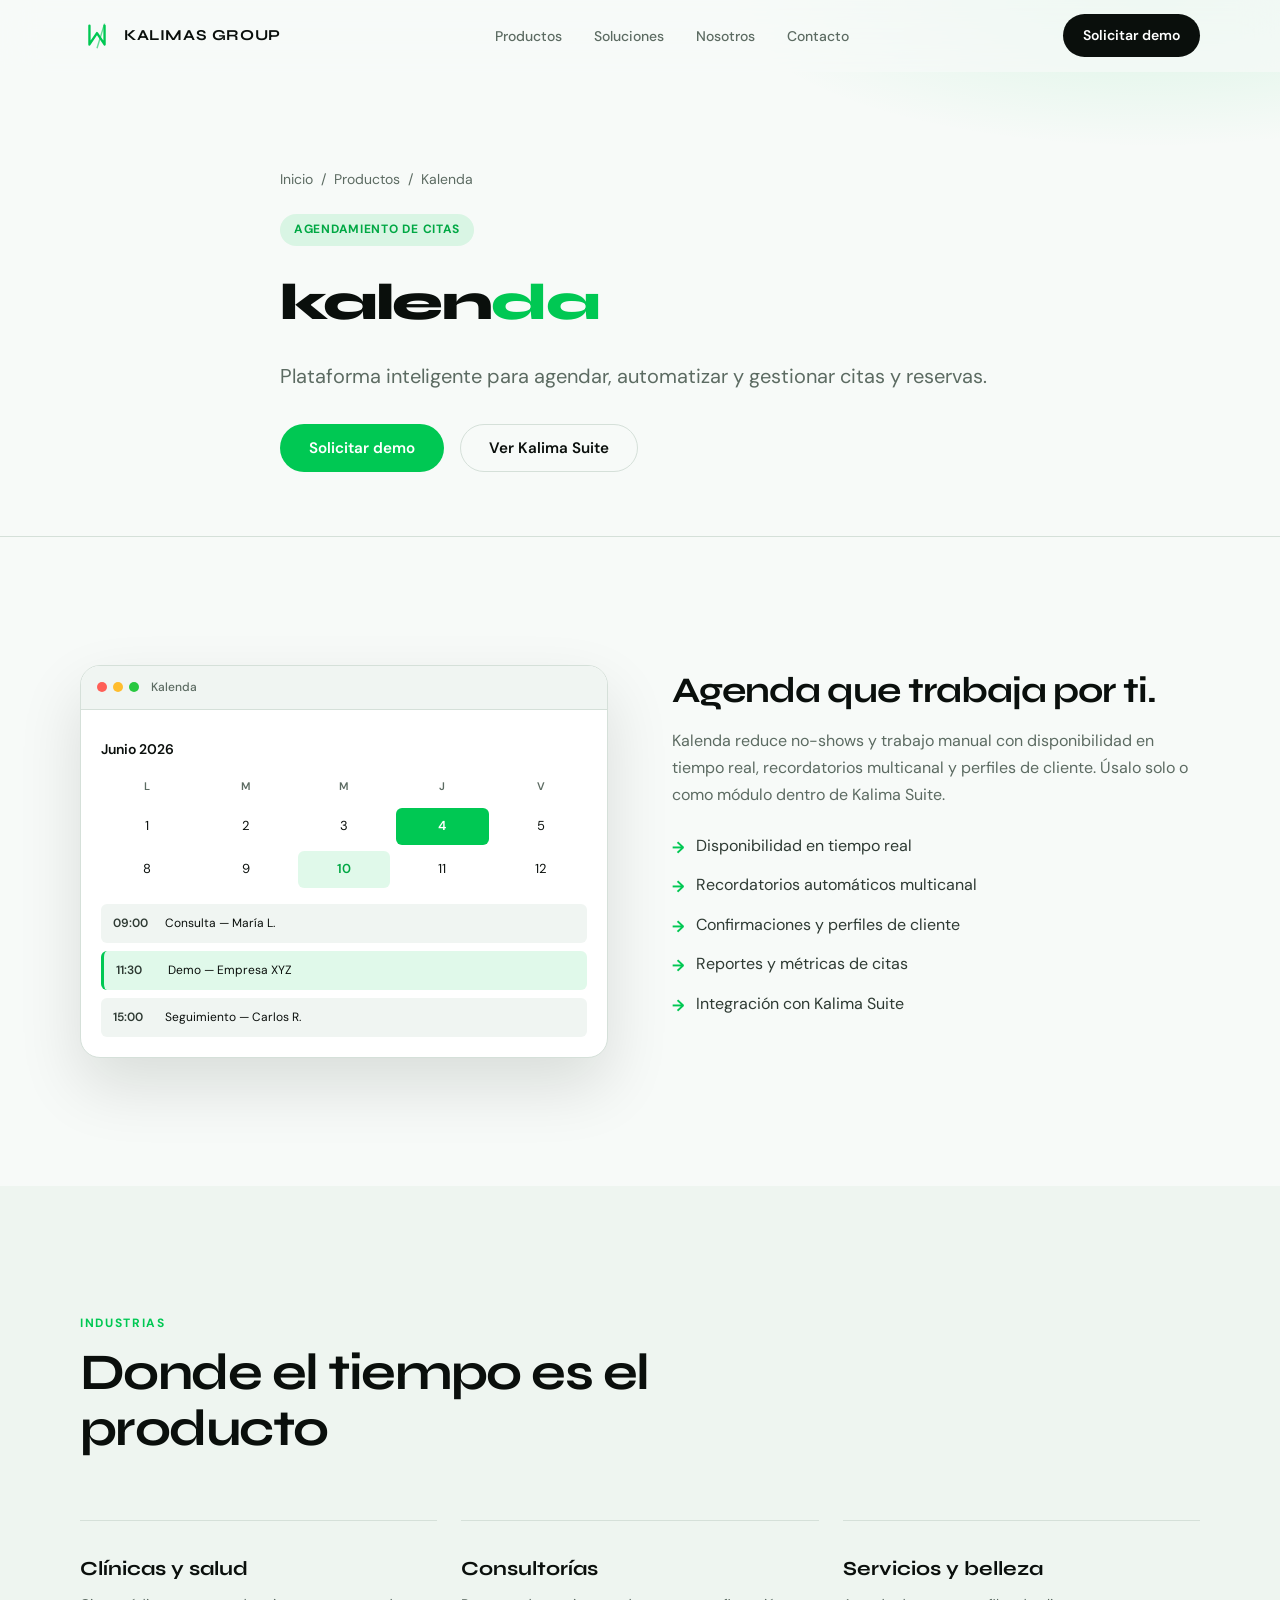
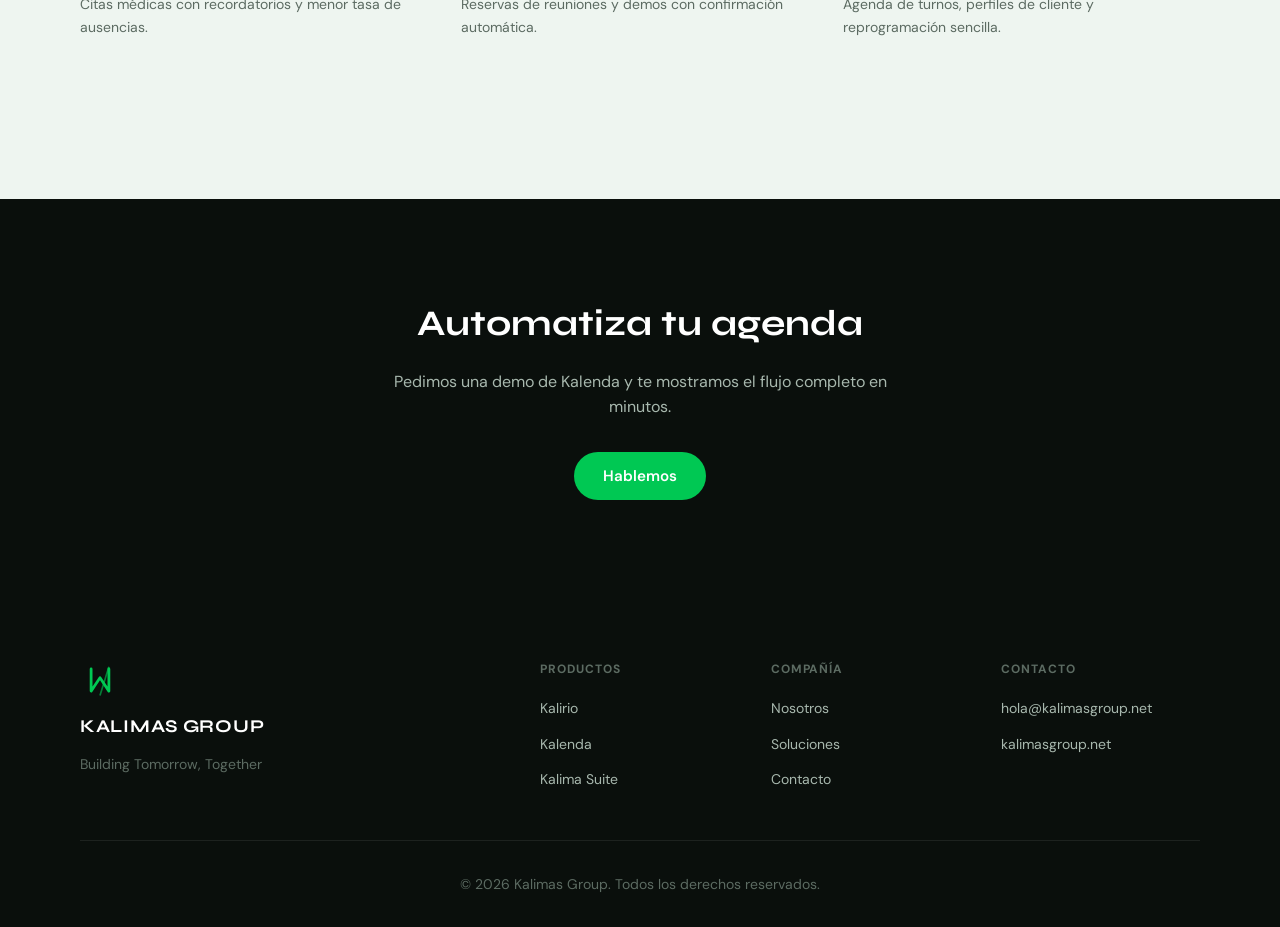
==== productos/kalenda.html @ 008a15de "feat: pixel-perfect redesign with product pages and working contact form" ====
<!DOCTYPE html>
<html lang="es">
<head>
    <meta charset="UTF-8">
    <meta name="viewport" content="width=device-width, initial-scale=1.0">
    <title>Kalenda — Agendamiento inteligente | Kalimas Group</title>
    <meta name="description" content="Kalenda automatiza citas y reservas con disponibilidad en tiempo real, recordatorios multicanal y métricas de no-shows.">
    <meta name="theme-color" content="#00c853">
    <link rel="canonical" href="https://kalimasgroup.net/productos/kalenda.html">
    <link rel="icon" href="../favicon.svg" type="image/svg+xml">

    <meta property="og:type" content="website">
    <meta property="og:url" content="https://kalimasgroup.net/productos/kalenda.html">
    <meta property="og:title" content="Kalenda — Agendamiento inteligente | Kalimas Group">
    <meta property="og:description" content="Agenda, automatiza y gestiona citas sin fricción.">
    <meta property="og:locale" content="es_ES">
    <meta property="og:site_name" content="Kalimas Group">
    <meta name="twitter:card" content="summary_large_image">
    <meta name="twitter:title" content="Kalenda — Agendamiento inteligente">
    <meta name="twitter:description" content="Disponibilidad en tiempo real, recordatorios y métricas de citas.">

    <link rel="preconnect" href="https://fonts.googleapis.com">
    <link rel="preconnect" href="https://fonts.gstatic.com" crossorigin>
    <link href="https://fonts.googleapis.com/css2?family=DM+Sans:ital,opsz,wght@0,9..40,400;0,9..40,500;0,9..40,600;0,9..40,700;1,9..40,400&family=Syne:wght@600;700;800&display=swap" rel="stylesheet">
    <link rel="stylesheet" href="../styles.css">
</head>
<body>
    <a class="skip-link" href="#main">Saltar al contenido</a>

    <header>
        <nav class="nav" id="nav" aria-label="Principal">
            <div class="nav-container">
                <a href="../index.html" class="nav-logo" aria-label="Kalimas Group — Inicio">
                    <svg class="nav-logo-svg" width="36" height="36" viewBox="0 0 36 36" fill="none" aria-hidden="true">
                        <path d="M10 8v20l8-12 8 12V8" stroke="#00c853" stroke-width="2.5" stroke-linecap="round" stroke-linejoin="round"/>
                        <line x1="26" y1="6" x2="18" y2="32" stroke="#00c853" stroke-width="1.5" opacity="0.6"/>
                    </svg>
                    <span class="logo-text">KALIMAS GROUP</span>
                </a>
                <ul class="nav-links">
                    <li><a href="../index.html#productos">Productos</a></li>
                    <li><a href="../index.html#soluciones">Soluciones</a></li>
                    <li><a href="../index.html#nosotros">Nosotros</a></li>
                    <li><a href="../index.html#contacto">Contacto</a></li>
                </ul>
                <a href="../index.html#contacto" class="nav-cta">Solicitar demo</a>
                <button class="nav-toggle" type="button" aria-label="Abrir menú" aria-expanded="false" aria-controls="mobileMenu">
                    <span></span>
                    <span></span>
                </button>
            </div>
        </nav>
        <div class="mobile-menu" id="mobileMenu" hidden>
            <ul class="mobile-menu-links">
                <li><a href="../index.html#productos">Productos</a></li>
                <li><a href="../index.html#soluciones">Soluciones</a></li>
                <li><a href="../index.html#nosotros">Nosotros</a></li>
                <li><a href="../index.html#contacto">Contacto</a></li>
            </ul>
            <a href="../index.html#contacto" class="btn btn-primary mobile-menu-cta">Solicitar demo</a>
        </div>
    </header>

    <main id="main">
        <section class="page-hero">
            <div class="container page-hero-inner">
                <nav class="breadcrumb" aria-label="Migas de pan">
                    <a href="../index.html">Inicio</a>
                    <span aria-hidden="true">/</span>
                    <a href="../index.html#productos">Productos</a>
                    <span aria-hidden="true">/</span>
                    <span>Kalenda</span>
                </nav>
                <div class="product-badge">Agendamiento de citas</div>
                <h1 class="product-name">kalen<span class="product-name-accent">da</span></h1>
                <p class="product-tagline">Plataforma inteligente para agendar, automatizar y gestionar citas y reservas.</p>
                <div class="hero-actions" style="margin-top: 32px;">
                    <a href="../index.html#contacto" class="btn btn-primary">Solicitar demo</a>
                    <a href="kalima-suite.html" class="btn btn-secondary">Ver Kalima Suite</a>
                </div>
            </div>
        </section>

        <section class="product-section">
            <div class="container">
                <div class="product-layout product-layout-reverse">
                    <div class="product-info reveal">
                        <h2 class="section-title" style="font-size: clamp(1.75rem, 3vw, 2.25rem);">Agenda que trabaja por ti.</h2>
                        <p class="product-description">
                            Kalenda reduce no-shows y trabajo manual con disponibilidad en tiempo real,
                            recordatorios multicanal y perfiles de cliente. Úsalo solo o como módulo
                            dentro de Kalima Suite.
                        </p>
                        <ul class="product-features">
                            <li><span class="feature-icon" aria-hidden="true">→</span><span>Disponibilidad en tiempo real</span></li>
                            <li><span class="feature-icon" aria-hidden="true">→</span><span>Recordatorios automáticos multicanal</span></li>
                            <li><span class="feature-icon" aria-hidden="true">→</span><span>Confirmaciones y perfiles de cliente</span></li>
                            <li><span class="feature-icon" aria-hidden="true">→</span><span>Reportes y métricas de citas</span></li>
                            <li><span class="feature-icon" aria-hidden="true">→</span><span>Integración con Kalima Suite</span></li>
                        </ul>
                    </div>
                    <div class="product-visual reveal reveal-delay-1">
                        <div class="product-mockup mockup-kalenda" aria-hidden="true">
                            <div class="mockup-header">
                                <div class="mockup-dots"><span></span><span></span><span></span></div>
                                <span class="mockup-title">Kalenda</span>
                            </div>
                            <div class="mockup-body">
                                <div class="mockup-calendar">
                                    <div class="cal-header"><span>Junio 2026</span></div>
                                    <div class="cal-grid">
                                        <div class="cal-day">L</div><div class="cal-day">M</div><div class="cal-day">M</div><div class="cal-day">J</div><div class="cal-day">V</div>
                                        <div class="cal-num">1</div><div class="cal-num">2</div><div class="cal-num">3</div><div class="cal-num active">4</div><div class="cal-num">5</div>
                                        <div class="cal-num">8</div><div class="cal-num">9</div><div class="cal-num highlight">10</div><div class="cal-num">11</div><div class="cal-num">12</div>
                                    </div>
                                    <div class="cal-events">
                                        <div class="cal-event"><span class="event-time">09:00</span><span class="event-name">Consulta — María L.</span></div>
                                        <div class="cal-event event-confirmed"><span class="event-time">11:30</span><span class="event-name">Demo — Empresa XYZ</span></div>
                                        <div class="cal-event"><span class="event-time">15:00</span><span class="event-name">Seguimiento — Carlos R.</span></div>
                                    </div>
                                </div>
                            </div>
                        </div>
                    </div>
                </div>
            </div>
        </section>

        <section class="section section-surface">
            <div class="container">
                <div class="section-header reveal">
                    <p class="section-tag">Industrias</p>
                    <h2 class="section-title">Donde el tiempo es el producto</h2>
                </div>
                <div class="solutions-grid">
                    <article class="solution-item reveal">
                        <h4>Clínicas y salud</h4>
                        <p>Citas médicas con recordatorios y menor tasa de ausencias.</p>
                    </article>
                    <article class="solution-item reveal reveal-delay-1">
                        <h4>Consultorías</h4>
                        <p>Reservas de reuniones y demos con confirmación automática.</p>
                    </article>
                    <article class="solution-item reveal reveal-delay-2">
                        <h4>Servicios y belleza</h4>
                        <p>Agenda de turnos, perfiles de cliente y reprogramación sencilla.</p>
                    </article>
                </div>
            </div>
        </section>

        <section class="page-cta-band">
            <div class="container">
                <h2>Automatiza tu agenda</h2>
                <p>Pedimos una demo de Kalenda y te mostramos el flujo completo en minutos.</p>
                <a href="../index.html#contacto" class="btn btn-primary">Hablemos</a>
            </div>
        </section>
    </main>

    <footer class="footer">
        <div class="container">
            <div class="footer-top">
                <div class="footer-brand">
                    <svg width="40" height="40" viewBox="0 0 36 36" fill="none" aria-hidden="true">
                        <path d="M10 8v20l8-12 8 12V8" stroke="#00c853" stroke-width="2.5" stroke-linecap="round" stroke-linejoin="round"/>
                        <line x1="26" y1="6" x2="18" y2="32" stroke="#00c853" stroke-width="1.5" opacity="0.6"/>
                    </svg>
                    <span class="footer-brand-name">KALIMAS GROUP</span>
                    <p class="footer-tagline">Building Tomorrow, Together</p>
                </div>
                <div class="footer-links-grid">
                    <div class="footer-col">
                        <h5>Productos</h5>
                        <ul>
                            <li><a href="kalirio.html">Kalirio</a></li>
                            <li><a href="kalenda.html" aria-current="page">Kalenda</a></li>
                            <li><a href="kalima-suite.html">Kalima Suite</a></li>
                        </ul>
                    </div>
                    <div class="footer-col">
                        <h5>Compañía</h5>
                        <ul>
                            <li><a href="../index.html#nosotros">Nosotros</a></li>
                            <li><a href="../index.html#soluciones">Soluciones</a></li>
                            <li><a href="../index.html#contacto">Contacto</a></li>
                        </ul>
                    </div>
                    <div class="footer-col">
                        <h5>Contacto</h5>
                        <ul>
                            <li><a href="mailto:hola@kalimasgroup.net">hola@kalimasgroup.net</a></li>
                            <li><a href="https://kalimasgroup.net">kalimasgroup.net</a></li>
                        </ul>
                    </div>
                </div>
            </div>
            <div class="footer-bottom">
                <p>&copy; 2026 Kalimas Group. Todos los derechos reservados.</p>
            </div>
        </div>
    </footer>

    <script src="../main.js"></script>
</body>
</html>
---- styles.css ----
/* ============================================
   KALIMAS GROUP — Design System
   ============================================ */

*, *::before, *::after {
    margin: 0;
    padding: 0;
    box-sizing: border-box;
}

:root {
    --color-bg: #f7faf8;
    --color-bg-elevated: #ffffff;
    --color-dark: #0a0f0c;
    --color-dark-elevated: #121814;
    --color-surface: #eef5f0;
    --color-surface-muted: #e4ede7;
    --color-gray-100: #f0f5f2;
    --color-gray-200: #d5e0d9;
    --color-gray-300: #a8b8ae;
    --color-gray-500: #5c6b62;
    --color-gray-700: #2e3a33;
    --color-white: #ffffff;
    --color-primary: #00c853;
    --color-primary-dark: #00a844;
    --color-primary-soft: rgba(0, 200, 83, 0.12);
    --color-primary-glow: rgba(0, 200, 83, 0.2);
    --color-error: #d32f2f;
    --color-error-soft: rgba(211, 47, 47, 0.1);
    --color-success: #008f3a;

    --font-display: "Syne", sans-serif;
    --font-body: "DM Sans", sans-serif;

    --text-xs: 0.75rem;
    --text-sm: 0.875rem;
    --text-base: 1rem;
    --text-lg: 1.125rem;
    --text-xl: 1.25rem;
    --text-2xl: 1.5rem;
    --text-3xl: clamp(1.75rem, 3vw, 2.25rem);
    --text-4xl: clamp(2.25rem, 4vw, 3.25rem);
    --text-5xl: clamp(2.75rem, 6vw, 4.5rem);
    --text-hero: clamp(2.75rem, 7vw, 5.5rem);

    --space-1: 4px;
    --space-2: 8px;
    --space-3: 12px;
    --space-4: 16px;
    --space-5: 24px;
    --space-6: 32px;
    --space-7: 48px;
    --space-8: 64px;
    --space-9: 96px;
    --space-10: 128px;

    --radius-sm: 6px;
    --radius-md: 12px;
    --radius-lg: 20px;
    --radius-xl: 28px;
    --radius-pill: 999px;

    --shadow-sm: 0 4px 16px rgba(10, 15, 12, 0.04);
    --shadow-md: 0 16px 40px rgba(10, 15, 12, 0.08);
    --shadow-lg: 0 28px 64px rgba(10, 15, 12, 0.12);

    --nav-height: 72px;
    --container: 1120px;
    --transition: 0.35s cubic-bezier(0.22, 1, 0.36, 1);
    --focus-ring: 0 0 0 3px var(--color-primary-glow);

    --grain: url("data:image/svg+xml,%3Csvg viewBox='0 0 200 200' xmlns='http://www.w3.org/2000/svg'%3E%3Cfilter id='n'%3E%3CfeTurbulence type='fractalNoise' baseFrequency='0.85' numOctaves='4' stitchTiles='stitch'/%3E%3C/filter%3E%3Crect width='100%25' height='100%25' filter='url(%23n)' opacity='0.45'/%3E%3C/svg%3E");
}

html {
    scroll-behavior: smooth;
    font-size: 16px;
}

body {
    font-family: var(--font-body);
    background: var(--color-bg);
    color: var(--color-dark);
    line-height: 1.6;
    -webkit-font-smoothing: antialiased;
    -moz-osx-font-smoothing: grayscale;
    overflow-x: hidden;
}

body.menu-open {
    overflow: hidden;
}

img, svg {
    display: block;
    max-width: 100%;
}

a {
    color: inherit;
}

ul {
    list-style: none;
}

button, input, select, textarea {
    font: inherit;
}

.skip-link {
    position: absolute;
    top: -100%;
    left: var(--space-4);
    z-index: 10000;
    padding: var(--space-3) var(--space-5);
    background: var(--color-primary);
    color: var(--color-white);
    font-weight: 600;
    text-decoration: none;
    border-radius: var(--radius-sm);
}

.skip-link:focus {
    top: var(--space-4);
}

:focus-visible {
    outline: 2px solid var(--color-primary);
    outline-offset: 3px;
}

.container {
    width: min(100% - 48px, var(--container));
    margin-inline: auto;
}

/* ============================================
   NAVIGATION
   ============================================ */
.nav {
    position: fixed;
    inset: 0 0 auto;
    z-index: 1000;
    height: var(--nav-height);
    display: flex;
    align-items: center;
    background: rgba(247, 250, 248, 0.72);
    backdrop-filter: blur(18px);
    -webkit-backdrop-filter: blur(18px);
    border-bottom: 1px solid transparent;
    transition: background var(--transition), border-color var(--transition), box-shadow var(--transition);
}

.nav.scrolled {
    background: rgba(247, 250, 248, 0.92);
    border-bottom-color: var(--color-gray-200);
    box-shadow: var(--shadow-sm);
}

.nav-container {
    width: min(100% - 48px, var(--container));
    margin-inline: auto;
    display: flex;
    align-items: center;
    justify-content: space-between;
    gap: var(--space-5);
}

.nav-logo {
    display: flex;
    align-items: center;
    gap: 10px;
    text-decoration: none;
    color: var(--color-dark);
    flex-shrink: 0;
}

.nav-logo-svg {
    width: 34px;
    height: 34px;
    flex-shrink: 0;
}

.logo-text {
    font-family: var(--font-display);
    font-weight: 700;
    font-size: 0.95rem;
    letter-spacing: 0.04em;
}

.nav-links {
    display: flex;
    align-items: center;
    gap: var(--space-6);
}

.nav-links a {
    text-decoration: none;
    color: var(--color-gray-500);
    font-size: var(--text-sm);
    font-weight: 500;
    transition: color var(--transition);
}

.nav-links a:hover,
.nav-links a[aria-current="page"] {
    color: var(--color-dark);
}

.nav-cta {
    display: inline-flex;
    align-items: center;
    padding: 10px 20px;
    background: var(--color-dark);
    color: var(--color-white);
    text-decoration: none;
    border-radius: var(--radius-pill);
    font-size: var(--text-sm);
    font-weight: 600;
    transition: background var(--transition), transform var(--transition);
}

.nav-cta:hover {
    background: var(--color-gray-700);
    transform: translateY(-1px);
}

.nav-toggle {
    display: none;
    width: 44px;
    height: 44px;
    align-items: center;
    justify-content: center;
    flex-direction: column;
    gap: 6px;
    background: none;
    border: none;
    cursor: pointer;
    border-radius: var(--radius-sm);
}

.nav-toggle span {
    display: block;
    width: 20px;
    height: 2px;
    background: var(--color-dark);
    transition: transform var(--transition), opacity var(--transition);
    transform-origin: center;
}

.nav-toggle.active span:first-child {
    transform: translateY(4px) rotate(45deg);
}

.nav-toggle.active span:last-child {
    transform: translateY(-4px) rotate(-45deg);
}

.mobile-menu {
    position: fixed;
    inset: var(--nav-height) 0 0;
    z-index: 999;
    display: block;
    background: var(--color-bg);
    padding: var(--space-7) var(--space-5);
    transform: translateX(100%);
    opacity: 0;
    visibility: hidden;
    transition: transform var(--transition), opacity var(--transition), visibility var(--transition);
}

.mobile-menu[hidden] {
    display: none;
}

.mobile-menu.active {
    transform: translateX(0);
    opacity: 1;
    visibility: visible;
}

.mobile-menu-links {
    display: flex;
    flex-direction: column;
    gap: var(--space-5);
}

.mobile-menu-links a {
    text-decoration: none;
    color: var(--color-dark);
    font-family: var(--font-display);
    font-size: var(--text-2xl);
    font-weight: 600;
}

.mobile-menu-cta {
    margin-top: var(--space-6);
    display: inline-flex;
    width: fit-content;
}

/* ============================================
   BUTTONS
   ============================================ */
.btn {
    display: inline-flex;
    align-items: center;
    justify-content: center;
    gap: var(--space-2);
    padding: 14px 28px;
    border-radius: var(--radius-pill);
    font-size: 0.95rem;
    font-weight: 600;
    text-decoration: none;
    transition: background var(--transition), color var(--transition), transform var(--transition), box-shadow var(--transition), border-color var(--transition);
    cursor: pointer;
    border: 1.5px solid transparent;
    line-height: 1.2;
}

.btn:disabled {
    opacity: 0.7;
    cursor: not-allowed;
    transform: none;
}

.btn-primary {
    background: var(--color-primary);
    color: var(--color-white);
}

.btn-primary:hover:not(:disabled) {
    background: var(--color-primary-dark);
    transform: translateY(-2px);
    box-shadow: 0 12px 28px var(--color-primary-glow);
}

.btn-secondary {
    background: transparent;
    color: var(--color-dark);
    border-color: var(--color-gray-200);
}

.btn-secondary:hover:not(:disabled) {
    border-color: var(--color-primary);
    color: var(--color-primary-dark);
    transform: translateY(-2px);
}

.btn-ghost {
    background: transparent;
    color: var(--color-primary);
    border-color: var(--color-primary);
}

.btn-ghost:hover:not(:disabled) {
    background: var(--color-primary);
    color: var(--color-white);
}

.btn-full {
    width: 100%;
}

.btn-dark {
    background: var(--color-dark);
    color: var(--color-white);
}

.btn-dark:hover:not(:disabled) {
    background: var(--color-gray-700);
    transform: translateY(-2px);
}

/* ============================================
   HERO — full-bleed, brand-led
   ============================================ */
.hero {
    position: relative;
    min-height: 100vh;
    min-height: 100dvh;
    display: grid;
    align-items: end;
    padding: calc(var(--nav-height) + var(--space-8)) 0 var(--space-8);
    overflow: hidden;
    isolation: isolate;
}

.hero-atmosphere {
    position: absolute;
    inset: 0;
    z-index: -2;
    background:
        radial-gradient(ellipse 80% 60% at 70% 20%, rgba(0, 200, 83, 0.18) 0%, transparent 55%),
        radial-gradient(ellipse 50% 40% at 10% 80%, rgba(0, 200, 83, 0.08) 0%, transparent 50%),
        linear-gradient(165deg, #0a0f0c 0%, #0f1a14 45%, #122018 100%);
}

.hero-atmosphere::after {
    content: "";
    position: absolute;
    inset: 0;
    background-image: var(--grain);
    opacity: 0.07;
    mix-blend-mode: overlay;
    pointer-events: none;
}

.hero-visual-plane {
    position: absolute;
    inset: 0;
    z-index: -1;
    overflow: hidden;
}

.hero-orb {
    position: absolute;
    border-radius: 50%;
    filter: blur(2px);
    animation: heroFloat 8s ease-in-out infinite;
}

.hero-orb-1 {
    width: min(55vw, 520px);
    height: min(55vw, 520px);
    right: -8%;
    top: 12%;
    background: radial-gradient(circle, rgba(0, 200, 83, 0.35) 0%, transparent 70%);
}

.hero-orb-2 {
    width: min(35vw, 320px);
    height: min(35vw, 320px);
    left: 8%;
    bottom: 10%;
    background: radial-gradient(circle, rgba(0, 230, 118, 0.2) 0%, transparent 70%);
    animation-delay: -3s;
}

.hero-grid-lines {
    position: absolute;
    inset: 0;
    background-image:
        linear-gradient(rgba(255, 255, 255, 0.03) 1px, transparent 1px),
        linear-gradient(90deg, rgba(255, 255, 255, 0.03) 1px, transparent 1px);
    background-size: 64px 64px;
    mask-image: radial-gradient(ellipse 70% 60% at 60% 40%, black 20%, transparent 75%);
}

.hero-content {
    width: min(100% - 48px, var(--container));
    margin-inline: auto;
    max-width: 720px;
    color: var(--color-white);
}

.hero-brand {
    font-family: var(--font-display);
    font-size: clamp(1.5rem, 3.5vw, 2rem);
    font-weight: 700;
    letter-spacing: 0.12em;
    color: var(--color-primary);
    margin-bottom: var(--space-5);
    display: flex;
    align-items: center;
    gap: var(--space-3);
}

.hero-brand svg {
    width: 40px;
    height: 40px;
}

.hero-title {
    font-family: var(--font-display);
    font-size: var(--text-hero);
    font-weight: 800;
    line-height: 1.02;
    letter-spacing: -0.03em;
    margin-bottom: var(--space-5);
}

.hero-title span {
    color: var(--color-primary);
}

.hero-subtitle {
    font-size: var(--text-lg);
    line-height: 1.65;
    color: rgba(255, 255, 255, 0.72);
    max-width: 34rem;
    margin-bottom: var(--space-7);
}

.hero-actions {
    display: flex;
    flex-wrap: wrap;
    gap: var(--space-4);
}

.hero .btn-secondary {
    color: var(--color-white);
    border-color: rgba(255, 255, 255, 0.28);
}

.hero .btn-secondary:hover:not(:disabled) {
    border-color: var(--color-primary);
    color: var(--color-primary);
    background: transparent;
}

@keyframes heroFloat {
    0%, 100% { transform: translateY(0) scale(1); }
    50% { transform: translateY(-24px) scale(1.04); }
}

/* ============================================
   SECTIONS
   ============================================ */
.section {
    padding: var(--space-10) 0;
    position: relative;
}

.section-dark {
    background: var(--color-dark);
    color: var(--color-white);
}

.section-surface {
    background: var(--color-surface);
}

.section-header {
    max-width: 640px;
    margin-bottom: var(--space-8);
}

.section-header.centered {
    text-align: center;
    margin-inline: auto;
}

.section-tag {
    font-size: var(--text-xs);
    font-weight: 700;
    text-transform: uppercase;
    letter-spacing: 0.14em;
    color: var(--color-primary);
    margin-bottom: var(--space-3);
}

.section-title {
    font-family: var(--font-display);
    font-size: var(--text-4xl);
    font-weight: 700;
    line-height: 1.08;
    letter-spacing: -0.03em;
    margin-bottom: var(--space-4);
}

.section-desc {
    font-size: var(--text-lg);
    line-height: 1.7;
    color: var(--color-gray-500);
}

.section-dark .section-desc {
    color: var(--color-gray-300);
}

/* ============================================
   PRODUCTS PREVIEW
   ============================================ */
.products-list {
    display: flex;
    flex-direction: column;
    gap: 1px;
    background: var(--color-gray-200);
    border: 1px solid var(--color-gray-200);
    border-radius: var(--radius-lg);
    overflow: hidden;
}

.product-row {
    display: grid;
    grid-template-columns: 1fr 1.2fr auto;
    gap: var(--space-6);
    align-items: center;
    padding: var(--space-6) var(--space-7);
    background: var(--color-bg-elevated);
    text-decoration: none;
    color: inherit;
    transition: background var(--transition);
}

.product-row:hover {
    background: var(--color-gray-100);
}

.product-row-name {
    font-family: var(--font-display);
    font-size: var(--text-2xl);
    font-weight: 700;
    letter-spacing: -0.02em;
}

.product-row-name em {
    font-style: normal;
    color: var(--color-primary);
}

.product-row-desc {
    font-size: var(--text-base);
    color: var(--color-gray-500);
    line-height: 1.5;
}

.product-row-arrow {
    width: 40px;
    height: 40px;
    border-radius: 50%;
    border: 1px solid var(--color-gray-200);
    display: grid;
    place-items: center;
    color: var(--color-primary);
    transition: background var(--transition), border-color var(--transition), transform var(--transition);
}

.product-row:hover .product-row-arrow {
    background: var(--color-primary);
    border-color: var(--color-primary);
    color: var(--color-white);
    transform: translateX(4px);
}

/* ============================================
   PRODUCT DETAIL (landing deep + product pages)
   ============================================ */
.product-section {
    padding: var(--space-10) 0;
}

.product-layout {
    display: grid;
    grid-template-columns: 1fr 1fr;
    gap: var(--space-8);
    align-items: center;
}

.product-layout-reverse {
    direction: rtl;
}

.product-layout-reverse > * {
    direction: ltr;
}

.product-badge {
    display: inline-block;
    padding: 6px 14px;
    border-radius: var(--radius-pill);
    font-size: var(--text-xs);
    font-weight: 700;
    text-transform: uppercase;
    letter-spacing: 0.06em;
    background: var(--color-primary-soft);
    color: var(--color-primary-dark);
    margin-bottom: var(--space-4);
}

.section-dark .product-badge {
    background: rgba(0, 200, 83, 0.15);
    color: var(--color-primary);
}

.product-name {
    font-family: var(--font-display);
    font-size: var(--text-4xl);
    font-weight: 800;
    letter-spacing: -0.03em;
    margin-bottom: var(--space-3);
}

.product-name-accent {
    color: var(--color-primary);
}

.product-tagline {
    font-size: var(--text-xl);
    color: var(--color-gray-500);
    margin-bottom: var(--space-4);
}

.section-dark .product-tagline {
    color: var(--color-gray-300);
}

.product-description {
    font-size: var(--text-base);
    line-height: 1.7;
    color: var(--color-gray-500);
    margin-bottom: var(--space-5);
}

.section-dark .product-description {
    color: var(--color-gray-300);
}

.product-features {
    display: flex;
    flex-direction: column;
    gap: var(--space-3);
    margin-bottom: var(--space-6);
}

.product-features li {
    display: flex;
    align-items: flex-start;
    gap: var(--space-3);
    font-size: var(--text-base);
    color: var(--color-gray-700);
}

.section-dark .product-features li {
    color: var(--color-gray-300);
}

.feature-icon {
    color: var(--color-primary);
    font-weight: 700;
    flex-shrink: 0;
    margin-top: 2px;
}

/* Mockups */
.product-mockup {
    border-radius: var(--radius-lg);
    overflow: hidden;
    box-shadow: var(--shadow-lg);
    border: 1px solid var(--color-gray-200);
    background: var(--color-white);
    animation: mockupPulse 6s ease-in-out infinite;
}

@keyframes mockupPulse {
    0%, 100% { transform: translateY(0); }
    50% { transform: translateY(-8px); }
}

.mockup-header {
    display: flex;
    align-items: center;
    gap: var(--space-3);
    padding: 12px 16px;
    background: var(--color-gray-100);
    border-bottom: 1px solid var(--color-gray-200);
}

.mockup-dots {
    display: flex;
    gap: 6px;
}

.mockup-dots span {
    width: 10px;
    height: 10px;
    border-radius: 50%;
    background: var(--color-gray-300);
}

.mockup-dots span:first-child { background: #ff5f57; }
.mockup-dots span:nth-child(2) { background: #ffbd2e; }
.mockup-dots span:last-child { background: #28c840; }

.mockup-title {
    font-size: var(--text-xs);
    font-weight: 500;
    color: var(--color-gray-500);
}

.mockup-body {
    padding: 20px;
    display: flex;
    gap: 16px;
    min-height: 280px;
}

.mockup-sidebar {
    width: 48px;
    display: flex;
    flex-direction: column;
    gap: 8px;
}

.mockup-nav-item {
    width: 100%;
    height: 36px;
    border-radius: var(--radius-sm);
    background: var(--color-gray-100);
}

.mockup-nav-item.active {
    background: var(--color-primary);
    opacity: 0.85;
}

.mockup-content {
    flex: 1;
}

.mockup-stat-row {
    display: grid;
    grid-template-columns: repeat(3, 1fr);
    gap: 12px;
    margin-bottom: 20px;
}

.mockup-stat {
    padding: 12px;
    border-radius: var(--radius-sm);
    background: var(--color-gray-100);
    text-align: center;
}

.stat-number {
    display: block;
    font-family: var(--font-display);
    font-size: 1.25rem;
    font-weight: 800;
    color: var(--color-primary);
}

.stat-label {
    display: block;
    font-size: 10px;
    color: var(--color-gray-500);
    margin-top: 2px;
}

.mockup-chart {
    height: 110px;
    border-radius: var(--radius-sm);
    background:
        linear-gradient(180deg, transparent 40%, rgba(0, 200, 83, 0.12) 100%),
        repeating-linear-gradient(
            90deg,
            rgba(0, 200, 83, 0.25) 0 8px,
            transparent 8px 24px
        );
    background-position: bottom;
    background-size: 100% 100%, 100% 70%;
    background-repeat: no-repeat;
}

.mockup-kalenda .mockup-body {
    flex-direction: column;
}

.cal-header {
    padding: 8px 0 12px;
    font-size: var(--text-sm);
    font-weight: 600;
}

.cal-grid {
    display: grid;
    grid-template-columns: repeat(5, 1fr);
    gap: 6px;
    margin-bottom: 16px;
}

.cal-day {
    text-align: center;
    font-size: 11px;
    font-weight: 600;
    color: var(--color-gray-500);
    padding: 6px;
}

.cal-num {
    text-align: center;
    font-size: 13px;
    padding: 8px;
    border-radius: var(--radius-sm);
}

.cal-num.active {
    background: var(--color-primary);
    color: var(--color-white);
    font-weight: 600;
}

.cal-num.highlight {
    background: var(--color-primary-soft);
    color: var(--color-primary-dark);
    font-weight: 600;
}

.cal-events {
    display: flex;
    flex-direction: column;
    gap: 8px;
}

.cal-event {
    display: flex;
    align-items: center;
    gap: 12px;
    padding: 10px 12px;
    border-radius: var(--radius-sm);
    background: var(--color-gray-100);
    font-size: 12px;
}

.cal-event.event-confirmed {
    background: var(--color-primary-soft);
    border-left: 3px solid var(--color-primary);
}

.event-time {
    font-weight: 600;
    color: var(--color-gray-700);
    min-width: 40px;
}

.suite-modules {
    display: grid;
    grid-template-columns: 1fr 1fr;
    gap: 16px;
    margin-bottom: var(--space-6);
}

.module-card {
    padding: 20px;
    border-radius: var(--radius-md);
    background: rgba(255, 255, 255, 0.04);
    border: 1px solid rgba(255, 255, 255, 0.1);
    transition: background var(--transition), transform var(--transition);
}

.module-card:hover {
    background: rgba(255, 255, 255, 0.07);
    transform: translateY(-2px);
}

.module-icon {
    margin-bottom: 10px;
    color: var(--color-primary);
}

.module-card h4 {
    font-family: var(--font-display);
    font-size: var(--text-base);
    font-weight: 700;
    margin-bottom: 4px;
}

.module-card p {
    font-size: var(--text-sm);
    color: var(--color-gray-300);
    line-height: 1.5;
}

.suite-visual {
    position: relative;
    width: min(100%, 320px);
    aspect-ratio: 1;
    margin-inline: auto;
}

.suite-ring {
    position: absolute;
    border-radius: 50%;
    border: 1px solid rgba(255, 255, 255, 0.12);
}

.ring-outer {
    inset: 0;
    animation: rotate 22s linear infinite;
}

.ring-inner {
    inset: 20%;
    border-color: rgba(0, 200, 83, 0.35);
    animation: rotate 16s linear infinite reverse;
}

.suite-center {
    position: absolute;
    top: 50%;
    left: 50%;
    transform: translate(-50%, -50%);
    text-align: center;
}

.suite-logo {
    display: grid;
    place-items: center;
    width: 64px;
    height: 64px;
    margin: 0 auto 8px;
    background: var(--color-primary);
    border-radius: var(--radius-md);
    font-family: var(--font-display);
    font-size: 1.75rem;
    font-weight: 800;
    color: var(--color-white);
}

.suite-label {
    font-size: var(--text-sm);
    font-weight: 600;
    color: var(--color-gray-300);
}

.suite-node {
    position: absolute;
    width: 48px;
    height: 48px;
    display: grid;
    place-items: center;
    background: rgba(255, 255, 255, 0.05);
    border: 1px solid rgba(255, 255, 255, 0.15);
    border-radius: 50%;
    color: var(--color-primary);
    animation: floatNode 3.2s ease-in-out infinite;
}

.node-1 { top: 4%; left: 50%; transform: translateX(-50%); }
.node-2 { top: 50%; right: 2%; transform: translateY(-50%); animation-delay: 0.8s; }
.node-3 { bottom: 4%; left: 50%; transform: translateX(-50%); animation-delay: 1.6s; }
.node-4 { top: 50%; left: 2%; transform: translateY(-50%); animation-delay: 2.4s; }

@keyframes rotate {
    from { transform: rotate(0deg); }
    to { transform: rotate(360deg); }
}

@keyframes floatNode {
    0%, 100% { translate: 0 0; }
    50% { translate: 0 -8px; }
}

/* ============================================
   SOLUTIONS
   ============================================ */
.solutions-grid {
    display: grid;
    grid-template-columns: repeat(3, 1fr);
    gap: var(--space-5);
}

.solution-item {
    padding: var(--space-6) 0;
    border-top: 1px solid var(--color-gray-200);
}

.solution-icon {
    width: 40px;
    height: 40px;
    margin-bottom: var(--space-4);
    color: var(--color-primary);
}

.solution-item h4 {
    font-family: var(--font-display);
    font-size: var(--text-xl);
    font-weight: 700;
    margin-bottom: var(--space-2);
}

.solution-item p {
    font-size: var(--text-sm);
    line-height: 1.65;
    color: var(--color-gray-500);
}

/* ============================================
   VALUES
   ============================================ */
.values-grid {
    display: grid;
    grid-template-columns: repeat(5, 1fr);
    gap: var(--space-5);
}

.value-card {
    padding: var(--space-5) 0;
    border-top: 1px solid rgba(255, 255, 255, 0.12);
}

.value-number {
    font-size: var(--text-xs);
    font-weight: 700;
    letter-spacing: 0.08em;
    color: var(--color-primary);
    margin-bottom: var(--space-4);
}

.value-card h4 {
    font-family: var(--font-display);
    font-size: var(--text-lg);
    font-weight: 700;
    margin-bottom: var(--space-2);
}

.value-card p {
    font-size: var(--text-sm);
    line-height: 1.6;
    color: var(--color-gray-300);
}

/* ============================================
   CONTACT
   ============================================ */
.cta-layout {
    display: grid;
    grid-template-columns: 1fr 1fr;
    gap: var(--space-8);
    align-items: start;
}

.cta-title {
    font-family: var(--font-display);
    font-size: var(--text-3xl);
    font-weight: 800;
    line-height: 1.12;
    letter-spacing: -0.02em;
    margin-bottom: var(--space-4);
}

.cta-desc {
    font-size: var(--text-base);
    line-height: 1.7;
    color: var(--color-gray-500);
    margin-bottom: var(--space-6);
}

.cta-info {
    display: flex;
    flex-direction: column;
    gap: var(--space-4);
}

.cta-info-item {
    display: flex;
    flex-direction: column;
    gap: 2px;
}

.cta-info-label {
    font-size: var(--text-xs);
    font-weight: 600;
    text-transform: uppercase;
    letter-spacing: 0.08em;
    color: var(--color-gray-500);
}

.cta-info-value {
    font-size: var(--text-base);
    font-weight: 600;
    text-decoration: none;
    transition: color var(--transition);
}

.cta-info-value:hover {
    color: var(--color-primary);
}

.cta-form-wrapper {
    background: var(--color-bg-elevated);
    border-radius: var(--radius-xl);
    padding: var(--space-7);
    box-shadow: var(--shadow-md);
    border: 1px solid var(--color-gray-200);
}

.cta-form {
    display: flex;
    flex-direction: column;
    gap: var(--space-5);
}

.form-group {
    display: flex;
    flex-direction: column;
    gap: 6px;
}

.form-group label {
    font-size: var(--text-sm);
    font-weight: 600;
    color: var(--color-gray-700);
}

.form-group input,
.form-group select,
.form-group textarea {
    padding: 12px 16px;
    border: 1px solid var(--color-gray-200);
    border-radius: var(--radius-sm);
    font-size: var(--text-base);
    background: var(--color-gray-100);
    color: var(--color-dark);
    transition: border-color var(--transition), background var(--transition), box-shadow var(--transition);
    outline: none;
}

.form-group input:focus,
.form-group select:focus,
.form-group textarea:focus {
    border-color: var(--color-primary);
    background: var(--color-white);
    box-shadow: var(--focus-ring);
}

.form-group input.is-invalid,
.form-group select.is-invalid,
.form-group textarea.is-invalid {
    border-color: var(--color-error);
    background: var(--color-error-soft);
}

.form-error {
    font-size: var(--text-xs);
    color: var(--color-error);
    min-height: 1em;
}

.form-status {
    display: none;
    padding: var(--space-3) var(--space-4);
    border-radius: var(--radius-sm);
    font-size: var(--text-sm);
    font-weight: 500;
}

.form-status.is-visible {
    display: block;
}

.form-status.is-success {
    background: var(--color-primary-soft);
    color: var(--color-success);
}

.form-status.is-error {
    background: var(--color-error-soft);
    color: var(--color-error);
}

.form-group textarea {
    resize: vertical;
    min-height: 110px;
}

/* ============================================
   PRODUCT PAGE HERO
   ============================================ */
.page-hero {
    padding: calc(var(--nav-height) + var(--space-9)) 0 var(--space-8);
    background:
        radial-gradient(ellipse 60% 50% at 90% 0%, rgba(0, 200, 83, 0.12) 0%, transparent 55%),
        var(--color-bg);
    border-bottom: 1px solid var(--color-gray-200);
}

.page-hero-inner {
    max-width: 720px;
}

.breadcrumb {
    display: flex;
    flex-wrap: wrap;
    gap: var(--space-2);
    font-size: var(--text-sm);
    color: var(--color-gray-500);
    margin-bottom: var(--space-5);
}

.breadcrumb a {
    text-decoration: none;
    color: var(--color-gray-500);
    transition: color var(--transition);
}

.breadcrumb a:hover {
    color: var(--color-primary);
}

.page-hero .product-name {
    margin-bottom: var(--space-4);
}

.page-cta-band {
    padding: var(--space-9) 0;
    background: var(--color-dark);
    color: var(--color-white);
    text-align: center;
}

.page-cta-band h2 {
    font-family: var(--font-display);
    font-size: var(--text-3xl);
    font-weight: 700;
    margin-bottom: var(--space-4);
}

.page-cta-band p {
    color: var(--color-gray-300);
    margin-bottom: var(--space-6);
    max-width: 32rem;
    margin-inline: auto;
}

/* ============================================
   FOOTER
   ============================================ */
.footer {
    background: var(--color-dark);
    color: var(--color-white);
    padding: var(--space-8) 0 var(--space-6);
}

.footer-top {
    display: grid;
    grid-template-columns: 1.2fr 2fr;
    gap: var(--space-8);
    padding-bottom: var(--space-7);
    border-bottom: 1px solid rgba(255, 255, 255, 0.08);
}

.footer-brand {
    display: flex;
    flex-direction: column;
    gap: var(--space-3);
}

.footer-brand-name {
    font-family: var(--font-display);
    font-size: var(--text-lg);
    font-weight: 700;
    letter-spacing: 0.04em;
}

.footer-tagline {
    font-size: var(--text-sm);
    color: var(--color-gray-500);
}

.footer-links-grid {
    display: grid;
    grid-template-columns: repeat(3, 1fr);
    gap: var(--space-6);
}

.footer-col h5 {
    font-size: var(--text-xs);
    font-weight: 700;
    text-transform: uppercase;
    letter-spacing: 0.08em;
    color: var(--color-gray-500);
    margin-bottom: var(--space-4);
}

.footer-col ul {
    display: flex;
    flex-direction: column;
    gap: 10px;
}

.footer-col a {
    text-decoration: none;
    color: var(--color-gray-300);
    font-size: var(--text-sm);
    transition: color var(--transition);
}

.footer-col a:hover {
    color: var(--color-white);
}

.footer-bottom {
    padding-top: var(--space-6);
    text-align: center;
}

.footer-bottom p {
    font-size: var(--text-sm);
    color: var(--color-gray-500);
}

/* ============================================
   REVEAL ANIMATIONS
   ============================================ */
.reveal {
    opacity: 0;
    transform: translateY(28px);
    transition: opacity 0.7s cubic-bezier(0.22, 1, 0.36, 1), transform 0.7s cubic-bezier(0.22, 1, 0.36, 1);
}

.reveal.is-visible {
    opacity: 1;
    transform: translateY(0);
}

.reveal-delay-1 { transition-delay: 0.08s; }
.reveal-delay-2 { transition-delay: 0.16s; }
.reveal-delay-3 { transition-delay: 0.24s; }
.reveal-delay-4 { transition-delay: 0.32s; }

/* ============================================
   REDUCED MOTION
   ============================================ */
@media (prefers-reduced-motion: reduce) {
    html {
        scroll-behavior: auto;
    }

    *, *::before, *::after {
        animation-duration: 0.01ms !important;
        animation-iteration-count: 1 !important;
        transition-duration: 0.01ms !important;
    }

    .reveal {
        opacity: 1;
        transform: none;
    }
}

/* ============================================
   RESPONSIVE
   ============================================ */
@media (max-width: 1024px) {
    .product-layout,
    .product-layout-reverse {
        grid-template-columns: 1fr;
        gap: var(--space-7);
        direction: ltr;
    }

    .cta-layout {
        grid-template-columns: 1fr;
        gap: var(--space-7);
    }

    .solutions-grid {
        grid-template-columns: repeat(2, 1fr);
    }

    .values-grid {
        grid-template-columns: repeat(3, 1fr);
    }

    .product-row {
        grid-template-columns: 1fr auto;
        gap: var(--space-4);
    }

    .product-row-desc {
        grid-column: 1 / -1;
        order: 3;
    }

    .footer-top {
        grid-template-columns: 1fr;
    }
}

@media (max-width: 768px) {
    .nav-links,
    .nav-cta {
        display: none;
    }

    .nav-toggle {
        display: flex;
    }

    .hero {
        align-items: center;
        padding-top: calc(var(--nav-height) + var(--space-7));
        padding-bottom: var(--space-7);
    }

    .hero-actions {
        flex-direction: column;
        align-items: stretch;
    }

    .hero-actions .btn {
        width: 100%;
    }

    .section,
    .product-section {
        padding: var(--space-9) 0;
    }

    .solutions-grid,
    .values-grid,
    .suite-modules,
    .footer-links-grid {
        grid-template-columns: 1fr;
    }

    .products-list {
        border-radius: var(--radius-md);
    }

    .product-row {
        padding: var(--space-5);
    }

    .cta-form-wrapper {
        padding: var(--space-5);
    }
}

@media (max-width: 480px) {
    .container,
    .nav-container,
    .hero-content {
        width: min(100% - 32px, var(--container));
    }

    .values-grid {
        grid-template-columns: 1fr;
    }
}
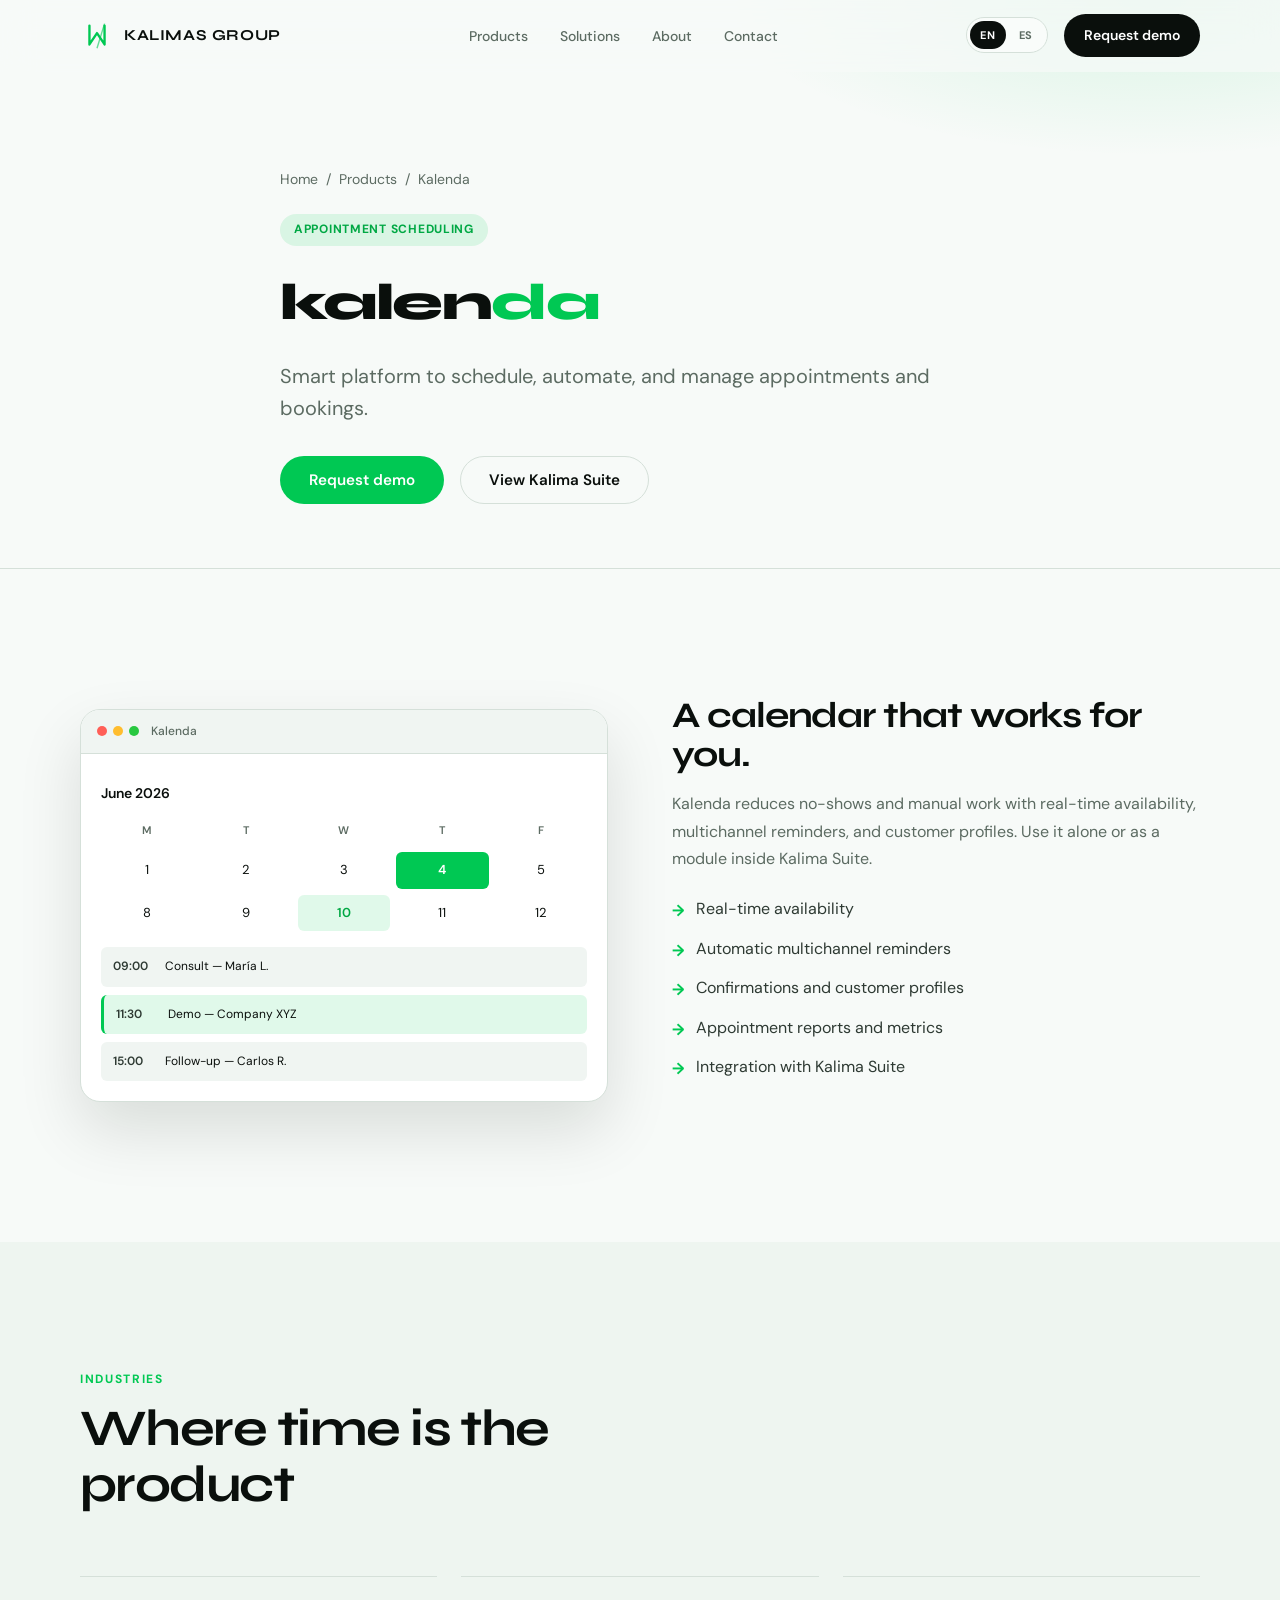
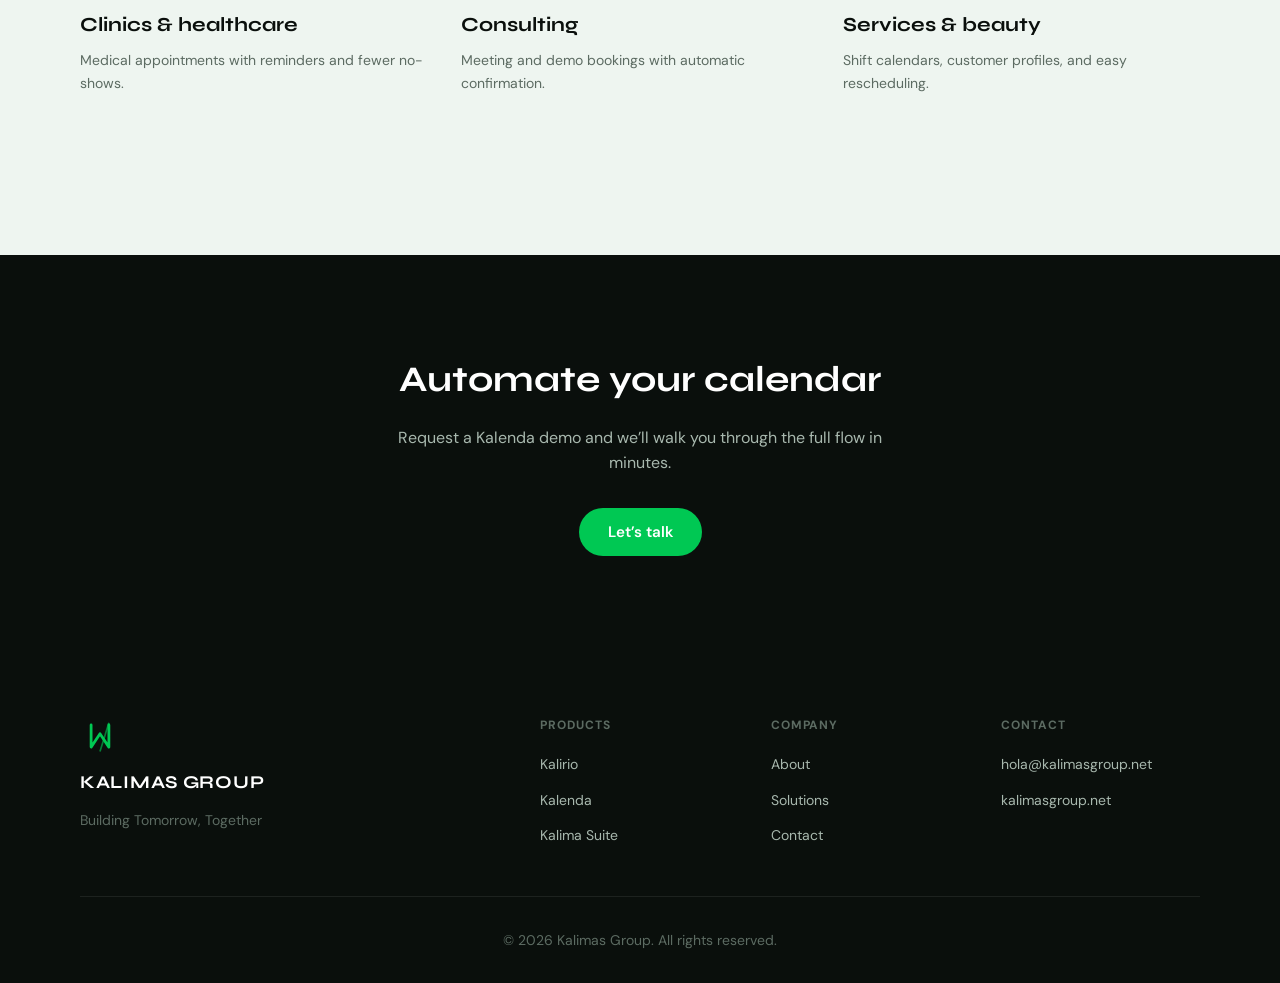
==== commit 2ef3c5da: "feat: enabled english option" ====
--- a/productos/kalenda.html
+++ b/productos/kalenda.html
@@ -1,36 +1,48 @@
 <!DOCTYPE html>
-<html lang="es">
+<html lang="en">
 <head>
     <meta charset="UTF-8">
     <meta name="viewport" content="width=device-width, initial-scale=1.0">
-    <title>Kalenda — Agendamiento inteligente | Kalimas Group</title>
-    <meta name="description" content="Kalenda automatiza citas y reservas con disponibilidad en tiempo real, recordatorios multicanal y métricas de no-shows.">
+    <title>Kalenda — Smart Scheduling | Kalimas Group</title>
+    <meta name="description" content="Kalenda automates appointments and bookings with real-time availability, multichannel reminders, and no-show metrics.">
     <meta name="theme-color" content="#00c853">
     <link rel="canonical" href="https://kalimasgroup.net/productos/kalenda.html">
     <link rel="icon" href="../favicon.svg" type="image/svg+xml">
 
     <meta property="og:type" content="website">
     <meta property="og:url" content="https://kalimasgroup.net/productos/kalenda.html">
-    <meta property="og:title" content="Kalenda — Agendamiento inteligente | Kalimas Group">
-    <meta property="og:description" content="Agenda, automatiza y gestiona citas sin fricción.">
-    <meta property="og:locale" content="es_ES">
+    <meta property="og:title" content="Kalenda — Smart Scheduling | Kalimas Group">
+    <meta property="og:description" content="Schedule, automate, and manage appointments without friction.">
+    <meta property="og:locale" content="en_US">
     <meta property="og:site_name" content="Kalimas Group">
     <meta name="twitter:card" content="summary_large_image">
-    <meta name="twitter:title" content="Kalenda — Agendamiento inteligente">
-    <meta name="twitter:description" content="Disponibilidad en tiempo real, recordatorios y métricas de citas.">
+    <meta name="twitter:title" content="Kalenda — Smart Scheduling">
+    <meta name="twitter:description" content="Real-time availability, reminders, and appointment metrics.">
+
+    <script>
+        (function () {
+            try {
+                var l = localStorage.getItem('kalimas-lang');
+                if (l !== 'es' && l !== 'en') l = 'en';
+                document.documentElement.lang = l;
+                document.documentElement.dataset.lang = l;
+            } catch (e) { document.documentElement.lang = 'en'; }
+        })();
+    </script>
+    <style>html[data-lang="es"]:not(.i18n-ready) body { visibility: hidden; }</style>
 
     <link rel="preconnect" href="https://fonts.googleapis.com">
     <link rel="preconnect" href="https://fonts.gstatic.com" crossorigin>
     <link href="https://fonts.googleapis.com/css2?family=DM+Sans:ital,opsz,wght@0,9..40,400;0,9..40,500;0,9..40,600;0,9..40,700;1,9..40,400&family=Syne:wght@600;700;800&display=swap" rel="stylesheet">
     <link rel="stylesheet" href="../styles.css">
 </head>
-<body>
-    <a class="skip-link" href="#main">Saltar al contenido</a>
+<body data-page="kalenda">
+    <a class="skip-link" href="#main" data-i18n="a11y.skip">Skip to content</a>
 
     <header>
-        <nav class="nav" id="nav" aria-label="Principal">
+        <nav class="nav" id="nav" data-i18n-aria="a11y.nav" aria-label="Main">
             <div class="nav-container">
-                <a href="../index.html" class="nav-logo" aria-label="Kalimas Group — Inicio">
+                <a href="../index.html" class="nav-logo" data-i18n-aria="a11y.home" aria-label="Kalimas Group — Home">
                     <svg class="nav-logo-svg" width="36" height="36" viewBox="0 0 36 36" fill="none" aria-hidden="true">
                         <path d="M10 8v20l8-12 8 12V8" stroke="#00c853" stroke-width="2.5" stroke-linecap="round" stroke-linejoin="round"/>
                         <line x1="26" y1="6" x2="18" y2="32" stroke="#00c853" stroke-width="1.5" opacity="0.6"/>
@@ -38,45 +50,54 @@
                     <span class="logo-text">KALIMAS GROUP</span>
                 </a>
                 <ul class="nav-links">
-                    <li><a href="../index.html#productos">Productos</a></li>
-                    <li><a href="../index.html#soluciones">Soluciones</a></li>
-                    <li><a href="../index.html#nosotros">Nosotros</a></li>
-                    <li><a href="../index.html#contacto">Contacto</a></li>
+                    <li><a href="../index.html#productos" data-i18n="nav.products">Products</a></li>
+                    <li><a href="../index.html#soluciones" data-i18n="nav.solutions">Solutions</a></li>
+                    <li><a href="../index.html#nosotros" data-i18n="nav.about">About</a></li>
+                    <li><a href="../index.html#contacto" data-i18n="nav.contact">Contact</a></li>
                 </ul>
-                <a href="../index.html#contacto" class="nav-cta">Solicitar demo</a>
-                <button class="nav-toggle" type="button" aria-label="Abrir menú" aria-expanded="false" aria-controls="mobileMenu">
-                    <span></span>
-                    <span></span>
+                <div class="nav-actions">
+                    <div class="lang-switch" role="group" data-i18n-aria="a11y.lang" aria-label="Language">
+                        <button type="button" class="lang-btn is-active" data-lang="en" aria-pressed="true">EN</button>
+                        <button type="button" class="lang-btn" data-lang="es" aria-pressed="false">ES</button>
+                    </div>
+                    <a href="../index.html#contacto" class="nav-cta" data-i18n="nav.ctaDemo">Request demo</a>
+                </div>
+                <button class="nav-toggle" type="button" data-i18n-aria="a11y.menuOpen" aria-label="Open menu" aria-expanded="false" aria-controls="mobileMenu">
+                    <span></span><span></span>
                 </button>
             </div>
         </nav>
         <div class="mobile-menu" id="mobileMenu" hidden>
             <ul class="mobile-menu-links">
-                <li><a href="../index.html#productos">Productos</a></li>
-                <li><a href="../index.html#soluciones">Soluciones</a></li>
-                <li><a href="../index.html#nosotros">Nosotros</a></li>
-                <li><a href="../index.html#contacto">Contacto</a></li>
+                <li><a href="../index.html#productos" data-i18n="nav.products">Products</a></li>
+                <li><a href="../index.html#soluciones" data-i18n="nav.solutions">Solutions</a></li>
+                <li><a href="../index.html#nosotros" data-i18n="nav.about">About</a></li>
+                <li><a href="../index.html#contacto" data-i18n="nav.contact">Contact</a></li>
             </ul>
-            <a href="../index.html#contacto" class="btn btn-primary mobile-menu-cta">Solicitar demo</a>
+            <div class="lang-switch lang-switch-mobile" role="group" data-i18n-aria="a11y.lang" aria-label="Language">
+                <button type="button" class="lang-btn is-active" data-lang="en" aria-pressed="true">EN</button>
+                <button type="button" class="lang-btn" data-lang="es" aria-pressed="false">ES</button>
+            </div>
+            <a href="../index.html#contacto" class="btn btn-primary mobile-menu-cta" data-i18n="nav.ctaDemo">Request demo</a>
         </div>
     </header>
 
     <main id="main">
         <section class="page-hero">
             <div class="container page-hero-inner">
-                <nav class="breadcrumb" aria-label="Migas de pan">
-                    <a href="../index.html">Inicio</a>
+                <nav class="breadcrumb" data-i18n-aria="a11y.breadcrumb" aria-label="Breadcrumb">
+                    <a href="../index.html" data-i18n="page.breadcrumb.home">Home</a>
                     <span aria-hidden="true">/</span>
-                    <a href="../index.html#productos">Productos</a>
+                    <a href="../index.html#productos" data-i18n="page.breadcrumb.products">Products</a>
                     <span aria-hidden="true">/</span>
                     <span>Kalenda</span>
                 </nav>
-                <div class="product-badge">Agendamiento de citas</div>
+                <div class="product-badge" data-i18n="kalenda.badge">Appointment scheduling</div>
                 <h1 class="product-name">kalen<span class="product-name-accent">da</span></h1>
-                <p class="product-tagline">Plataforma inteligente para agendar, automatizar y gestionar citas y reservas.</p>
+                <p class="product-tagline" data-i18n="kalenda.tagline">Smart platform to schedule, automate, and manage appointments and bookings.</p>
                 <div class="hero-actions" style="margin-top: 32px;">
-                    <a href="../index.html#contacto" class="btn btn-primary">Solicitar demo</a>
-                    <a href="kalima-suite.html" class="btn btn-secondary">Ver Kalima Suite</a>
+                    <a href="../index.html#contacto" class="btn btn-primary" data-i18n="page.requestDemo">Request demo</a>
+                    <a href="kalima-suite.html" class="btn btn-secondary" data-i18n="page.viewSuite">View Kalima Suite</a>
                 </div>
             </div>
         </section>
@@ -85,18 +106,16 @@
             <div class="container">
                 <div class="product-layout product-layout-reverse">
                     <div class="product-info reveal">
-                        <h2 class="section-title" style="font-size: clamp(1.75rem, 3vw, 2.25rem);">Agenda que trabaja por ti.</h2>
-                        <p class="product-description">
-                            Kalenda reduce no-shows y trabajo manual con disponibilidad en tiempo real,
-                            recordatorios multicanal y perfiles de cliente. Úsalo solo o como módulo
-                            dentro de Kalima Suite.
+                        <h2 class="section-title" style="font-size: clamp(1.75rem, 3vw, 2.25rem);" data-i18n="kalenda.h2">A calendar that works for you.</h2>
+                        <p class="product-description" data-i18n="kalenda.desc">
+                            Kalenda reduces no-shows and manual work with real-time availability, multichannel reminders, and customer profiles. Use it alone or as a module inside Kalima Suite.
                         </p>
                         <ul class="product-features">
-                            <li><span class="feature-icon" aria-hidden="true">→</span><span>Disponibilidad en tiempo real</span></li>
-                            <li><span class="feature-icon" aria-hidden="true">→</span><span>Recordatorios automáticos multicanal</span></li>
-                            <li><span class="feature-icon" aria-hidden="true">→</span><span>Confirmaciones y perfiles de cliente</span></li>
-                            <li><span class="feature-icon" aria-hidden="true">→</span><span>Reportes y métricas de citas</span></li>
-                            <li><span class="feature-icon" aria-hidden="true">→</span><span>Integración con Kalima Suite</span></li>
+                            <li><span class="feature-icon" aria-hidden="true">→</span><span data-i18n="kalenda.f1">Real-time availability</span></li>
+                            <li><span class="feature-icon" aria-hidden="true">→</span><span data-i18n="kalenda.f2">Automatic multichannel reminders</span></li>
+                            <li><span class="feature-icon" aria-hidden="true">→</span><span data-i18n="kalenda.f3">Confirmations and customer profiles</span></li>
+                            <li><span class="feature-icon" aria-hidden="true">→</span><span data-i18n="kalenda.f4">Appointment reports and metrics</span></li>
+                            <li><span class="feature-icon" aria-hidden="true">→</span><span data-i18n="kalenda.f5">Integration with Kalima Suite</span></li>
                         </ul>
                     </div>
                     <div class="product-visual reveal reveal-delay-1">
@@ -107,16 +126,20 @@
                             </div>
                             <div class="mockup-body">
                                 <div class="mockup-calendar">
-                                    <div class="cal-header"><span>Junio 2026</span></div>
+                                    <div class="cal-header"><span data-i18n="home.kalenda.month">June 2026</span></div>
                                     <div class="cal-grid">
-                                        <div class="cal-day">L</div><div class="cal-day">M</div><div class="cal-day">M</div><div class="cal-day">J</div><div class="cal-day">V</div>
+                                        <div class="cal-day" data-i18n="home.cal.mon">M</div>
+                                        <div class="cal-day" data-i18n="home.cal.tue">T</div>
+                                        <div class="cal-day" data-i18n="home.cal.wed">W</div>
+                                        <div class="cal-day" data-i18n="home.cal.thu">T</div>
+                                        <div class="cal-day" data-i18n="home.cal.fri">F</div>
                                         <div class="cal-num">1</div><div class="cal-num">2</div><div class="cal-num">3</div><div class="cal-num active">4</div><div class="cal-num">5</div>
                                         <div class="cal-num">8</div><div class="cal-num">9</div><div class="cal-num highlight">10</div><div class="cal-num">11</div><div class="cal-num">12</div>
                                     </div>
                                     <div class="cal-events">
-                                        <div class="cal-event"><span class="event-time">09:00</span><span class="event-name">Consulta — María L.</span></div>
-                                        <div class="cal-event event-confirmed"><span class="event-time">11:30</span><span class="event-name">Demo — Empresa XYZ</span></div>
-                                        <div class="cal-event"><span class="event-time">15:00</span><span class="event-name">Seguimiento — Carlos R.</span></div>
+                                        <div class="cal-event"><span class="event-time">09:00</span><span class="event-name" data-i18n="home.kalenda.e1">Consult — María L.</span></div>
+                                        <div class="cal-event event-confirmed"><span class="event-time">11:30</span><span class="event-name" data-i18n="home.kalenda.e2">Demo — Company XYZ</span></div>
+                                        <div class="cal-event"><span class="event-time">15:00</span><span class="event-name" data-i18n="home.kalenda.e3">Follow-up — Carlos R.</span></div>
                                     </div>
                                 </div>
                             </div>
@@ -129,21 +152,21 @@
         <section class="section section-surface">
             <div class="container">
                 <div class="section-header reveal">
-                    <p class="section-tag">Industrias</p>
-                    <h2 class="section-title">Donde el tiempo es el producto</h2>
+                    <p class="section-tag" data-i18n="kalenda.ind.tag">Industries</p>
+                    <h2 class="section-title" data-i18n="kalenda.ind.title">Where time is the product</h2>
                 </div>
                 <div class="solutions-grid">
                     <article class="solution-item reveal">
-                        <h4>Clínicas y salud</h4>
-                        <p>Citas médicas con recordatorios y menor tasa de ausencias.</p>
+                        <h4 data-i18n="kalenda.ind.p1">Clinics &amp; healthcare</h4>
+                        <p data-i18n="kalenda.ind.p1d">Medical appointments with reminders and fewer no-shows.</p>
                     </article>
                     <article class="solution-item reveal reveal-delay-1">
-                        <h4>Consultorías</h4>
-                        <p>Reservas de reuniones y demos con confirmación automática.</p>
+                        <h4 data-i18n="kalenda.ind.p2">Consulting</h4>
+                        <p data-i18n="kalenda.ind.p2d">Meeting and demo bookings with automatic confirmation.</p>
                     </article>
                     <article class="solution-item reveal reveal-delay-2">
-                        <h4>Servicios y belleza</h4>
-                        <p>Agenda de turnos, perfiles de cliente y reprogramación sencilla.</p>
+                        <h4 data-i18n="kalenda.ind.p3">Services &amp; beauty</h4>
+                        <p data-i18n="kalenda.ind.p3d">Shift calendars, customer profiles, and easy rescheduling.</p>
                     </article>
                 </div>
             </div>
@@ -151,9 +174,9 @@
 
         <section class="page-cta-band">
             <div class="container">
-                <h2>Automatiza tu agenda</h2>
-                <p>Pedimos una demo de Kalenda y te mostramos el flujo completo en minutos.</p>
-                <a href="../index.html#contacto" class="btn btn-primary">Hablemos</a>
+                <h2 data-i18n="kalenda.cta.title">Automate your calendar</h2>
+                <p data-i18n="kalenda.cta.desc">Request a Kalenda demo and we’ll walk you through the full flow in minutes.</p>
+                <a href="../index.html#contacto" class="btn btn-primary" data-i18n="page.ctaTalk">Let’s talk</a>
             </div>
         </section>
     </main>
@@ -171,7 +194,7 @@
                 </div>
                 <div class="footer-links-grid">
                     <div class="footer-col">
-                        <h5>Productos</h5>
+                        <h5 data-i18n="footer.products">Products</h5>
                         <ul>
                             <li><a href="kalirio.html">Kalirio</a></li>
                             <li><a href="kalenda.html" aria-current="page">Kalenda</a></li>
@@ -179,15 +202,15 @@
                         </ul>
                     </div>
                     <div class="footer-col">
-                        <h5>Compañía</h5>
+                        <h5 data-i18n="footer.company">Company</h5>
                         <ul>
-                            <li><a href="../index.html#nosotros">Nosotros</a></li>
-                            <li><a href="../index.html#soluciones">Soluciones</a></li>
-                            <li><a href="../index.html#contacto">Contacto</a></li>
+                            <li><a href="../index.html#nosotros" data-i18n="footer.about">About</a></li>
+                            <li><a href="../index.html#soluciones" data-i18n="footer.solutions">Solutions</a></li>
+                            <li><a href="../index.html#contacto" data-i18n="footer.contact">Contact</a></li>
                         </ul>
                     </div>
                     <div class="footer-col">
-                        <h5>Contacto</h5>
+                        <h5 data-i18n="footer.contact">Contact</h5>
                         <ul>
                             <li><a href="mailto:hola@kalimasgroup.net">hola@kalimasgroup.net</a></li>
                             <li><a href="https://kalimasgroup.net">kalimasgroup.net</a></li>
@@ -196,11 +219,12 @@
                 </div>
             </div>
             <div class="footer-bottom">
-                <p>&copy; 2026 Kalimas Group. Todos los derechos reservados.</p>
+                <p data-i18n="footer.rights">&copy; 2026 Kalimas Group. All rights reserved.</p>
             </div>
         </div>
     </footer>
 
+    <script src="../i18n.js"></script>
     <script src="../main.js"></script>
 </body>
 </html>
--- a/styles.css
+++ b/styles.css
@@ -208,6 +208,50 @@
     color: var(--color-dark);
 }
 
+.nav-actions {
+    display: flex;
+    align-items: center;
+    gap: var(--space-4);
+}
+
+.lang-switch {
+    display: inline-flex;
+    align-items: center;
+    padding: 3px;
+    border-radius: var(--radius-pill);
+    border: 1px solid var(--color-gray-200);
+    background: rgba(255, 255, 255, 0.55);
+    gap: 2px;
+}
+
+.lang-btn {
+    min-width: 36px;
+    height: 28px;
+    padding: 0 10px;
+    border: none;
+    border-radius: var(--radius-pill);
+    background: transparent;
+    color: var(--color-gray-500);
+    font-size: 11px;
+    font-weight: 700;
+    letter-spacing: 0.06em;
+    cursor: pointer;
+    transition: background var(--transition), color var(--transition);
+}
+
+.lang-btn:hover {
+    color: var(--color-dark);
+}
+
+.lang-btn.is-active {
+    background: var(--color-dark);
+    color: var(--color-white);
+}
+
+.lang-switch-mobile {
+    margin: var(--space-6) 0 var(--space-5);
+}
+
 .nav-cta {
     display: inline-flex;
     align-items: center;
@@ -395,6 +439,20 @@
         radial-gradient(ellipse 80% 60% at 70% 20%, rgba(0, 200, 83, 0.18) 0%, transparent 55%),
         radial-gradient(ellipse 50% 40% at 10% 80%, rgba(0, 200, 83, 0.08) 0%, transparent 50%),
         linear-gradient(165deg, #0a0f0c 0%, #0f1a14 45%, #122018 100%);
+    background-size: 140% 140%, 120% 120%, 100% 100%;
+    background-position: 70% 20%, 10% 80%, center;
+    animation: heroAtmosphereShift 18s ease-in-out infinite alternate;
+}
+
+.hero-atmosphere::before {
+    content: "";
+    position: absolute;
+    inset: -20%;
+    background:
+        radial-gradient(ellipse 45% 35% at 30% 40%, rgba(0, 200, 83, 0.14) 0%, transparent 60%),
+        radial-gradient(ellipse 40% 30% at 75% 65%, rgba(0, 230, 118, 0.1) 0%, transparent 55%);
+    animation: heroGlowDrift 22s ease-in-out infinite alternate;
+    pointer-events: none;
 }
 
 .hero-atmosphere::after {
@@ -405,6 +463,7 @@
     opacity: 0.07;
     mix-blend-mode: overlay;
     pointer-events: none;
+    animation: heroGrainPulse 10s ease-in-out infinite alternate;
 }
 
 .hero-visual-plane {
@@ -414,11 +473,69 @@
     overflow: hidden;
 }
 
+.hero-aurora {
+    position: absolute;
+    inset: -10% -20%;
+    background: conic-gradient(
+        from 180deg at 65% 35%,
+        transparent 0deg,
+        rgba(0, 200, 83, 0.08) 40deg,
+        transparent 90deg,
+        rgba(0, 230, 118, 0.06) 160deg,
+        transparent 220deg,
+        rgba(0, 200, 83, 0.05) 280deg,
+        transparent 360deg
+    );
+    filter: blur(40px);
+    animation: heroAuroraSpin 40s linear infinite;
+    opacity: 0.85;
+}
+
+.hero-beams {
+    position: absolute;
+    inset: 0;
+    overflow: hidden;
+    pointer-events: none;
+}
+
+.hero-beam {
+    position: absolute;
+    top: -20%;
+    width: 2px;
+    height: 140%;
+    background: linear-gradient(
+        180deg,
+        transparent 0%,
+        rgba(0, 200, 83, 0.35) 35%,
+        rgba(0, 230, 118, 0.15) 55%,
+        transparent 100%
+    );
+    filter: blur(1px);
+    transform-origin: top center;
+    opacity: 0;
+    animation: heroBeamSweep 9s ease-in-out infinite;
+}
+
+.hero-beam-1 {
+    left: 62%;
+    transform: rotate(18deg);
+    animation-delay: 0s;
+}
+
+.hero-beam-2 {
+    left: 78%;
+    width: 1.5px;
+    transform: rotate(12deg);
+    animation-delay: -4.5s;
+    opacity: 0;
+}
+
 .hero-orb {
     position: absolute;
     border-radius: 50%;
     filter: blur(2px);
     animation: heroFloat 8s ease-in-out infinite;
+    will-change: transform, opacity;
 }
 
 .hero-orb-1 {
@@ -427,6 +544,7 @@
     right: -8%;
     top: 12%;
     background: radial-gradient(circle, rgba(0, 200, 83, 0.35) 0%, transparent 70%);
+    animation: heroFloat 8s ease-in-out infinite, heroOrbPulse 6s ease-in-out infinite;
 }
 
 .hero-orb-2 {
@@ -435,18 +553,61 @@
     left: 8%;
     bottom: 10%;
     background: radial-gradient(circle, rgba(0, 230, 118, 0.2) 0%, transparent 70%);
-    animation-delay: -3s;
+    animation: heroFloat 10s ease-in-out infinite reverse, heroOrbPulse 7s ease-in-out infinite;
+    animation-delay: -3s, -1.5s;
+}
+
+.hero-orb-3 {
+    width: min(22vw, 200px);
+    height: min(22vw, 200px);
+    right: 28%;
+    bottom: 28%;
+    background: radial-gradient(circle, rgba(0, 200, 83, 0.22) 0%, transparent 70%);
+    animation: heroFloat 12s ease-in-out infinite, heroOrbPulse 5s ease-in-out infinite;
+    animation-delay: -6s, -2s;
 }
 
 .hero-grid-lines {
     position: absolute;
-    inset: 0;
+    inset: -64px;
     background-image:
-        linear-gradient(rgba(255, 255, 255, 0.03) 1px, transparent 1px),
-        linear-gradient(90deg, rgba(255, 255, 255, 0.03) 1px, transparent 1px);
+        linear-gradient(rgba(255, 255, 255, 0.035) 1px, transparent 1px),
+        linear-gradient(90deg, rgba(255, 255, 255, 0.035) 1px, transparent 1px);
     background-size: 64px 64px;
     mask-image: radial-gradient(ellipse 70% 60% at 60% 40%, black 20%, transparent 75%);
-}
+    animation: heroGridDrift 28s linear infinite;
+    opacity: 0.9;
+}
+
+.hero-particles {
+    position: absolute;
+    inset: 0;
+    pointer-events: none;
+}
+
+.hero-particles span {
+    position: absolute;
+    width: 3px;
+    height: 3px;
+    border-radius: 50%;
+    background: rgba(0, 200, 83, 0.7);
+    box-shadow: 0 0 8px rgba(0, 200, 83, 0.45);
+    animation: heroParticleFloat 14s ease-in-out infinite;
+    opacity: 0;
+}
+
+.hero-particles span:nth-child(1)  { left: 12%; top: 70%; animation-delay: 0s; animation-duration: 13s; }
+.hero-particles span:nth-child(2)  { left: 22%; top: 45%; animation-delay: -2s; animation-duration: 16s; width: 2px; height: 2px; }
+.hero-particles span:nth-child(3)  { left: 35%; top: 80%; animation-delay: -4s; animation-duration: 12s; }
+.hero-particles span:nth-child(4)  { left: 48%; top: 30%; animation-delay: -1s; animation-duration: 15s; width: 2px; height: 2px; }
+.hero-particles span:nth-child(5)  { left: 58%; top: 55%; animation-delay: -6s; animation-duration: 14s; }
+.hero-particles span:nth-child(6)  { left: 68%; top: 25%; animation-delay: -3s; animation-duration: 17s; width: 4px; height: 4px; }
+.hero-particles span:nth-child(7)  { left: 75%; top: 68%; animation-delay: -5s; animation-duration: 13s; }
+.hero-particles span:nth-child(8)  { left: 82%; top: 40%; animation-delay: -7s; animation-duration: 15s; width: 2px; height: 2px; }
+.hero-particles span:nth-child(9)  { left: 18%; top: 22%; animation-delay: -8s; animation-duration: 18s; }
+.hero-particles span:nth-child(10) { left: 90%; top: 58%; animation-delay: -2.5s; animation-duration: 12s; }
+.hero-particles span:nth-child(11) { left: 42%; top: 62%; animation-delay: -9s; animation-duration: 16s; width: 2px; height: 2px; }
+.hero-particles span:nth-child(12) { left: 8%;  top: 50%; animation-delay: -4.5s; animation-duration: 14s; }
 
 .hero-content {
     width: min(100% - 48px, var(--container));
@@ -511,8 +672,83 @@
 }
 
 @keyframes heroFloat {
-    0%, 100% { transform: translateY(0) scale(1); }
-    50% { transform: translateY(-24px) scale(1.04); }
+    0%, 100% { transform: translate(0, 0) scale(1); }
+    50% { transform: translate(12px, -28px) scale(1.06); }
+}
+
+@keyframes heroAtmosphereShift {
+    0% {
+        background-position: 65% 18%, 12% 78%, center;
+        filter: hue-rotate(0deg) brightness(1);
+    }
+    100% {
+        background-position: 78% 28%, 5% 70%, center;
+        filter: hue-rotate(8deg) brightness(1.05);
+    }
+}
+
+@keyframes heroGlowDrift {
+    0% { transform: translate(0, 0) scale(1); opacity: 0.75; }
+    100% { transform: translate(6%, -4%) scale(1.12); opacity: 1; }
+}
+
+@keyframes heroGrainPulse {
+    0% { opacity: 0.05; }
+    100% { opacity: 0.1; }
+}
+
+@keyframes heroAuroraSpin {
+    from { transform: rotate(0deg); }
+    to { transform: rotate(360deg); }
+}
+
+@keyframes heroBeamSweep {
+    0%, 100% {
+        opacity: 0;
+        transform: translateX(0) rotate(18deg) scaleY(0.85);
+    }
+    15% {
+        opacity: 0.55;
+    }
+    45% {
+        opacity: 0.25;
+        transform: translateX(40px) rotate(18deg) scaleY(1);
+    }
+    70% {
+        opacity: 0;
+        transform: translateX(80px) rotate(18deg) scaleY(1.05);
+    }
+}
+
+@keyframes heroOrbPulse {
+    0%, 100% { opacity: 0.75; }
+    50% { opacity: 1; }
+}
+
+@keyframes heroGridDrift {
+    from { transform: translate(0, 0); }
+    to { transform: translate(64px, 64px); }
+}
+
+@keyframes heroParticleFloat {
+    0% {
+        opacity: 0;
+        transform: translateY(24px) scale(0.6);
+    }
+    15% {
+        opacity: 0.85;
+    }
+    50% {
+        opacity: 0.55;
+        transform: translateY(-40vh) scale(1);
+    }
+    85% {
+        opacity: 0.3;
+    }
+    100% {
+        opacity: 0;
+        transform: translateY(-70vh) scale(0.4);
+    }
 }
 
 /* ============================================
@@ -1472,7 +1708,7 @@
 
 @media (max-width: 768px) {
     .nav-links,
-    .nav-cta {
+    .nav-actions {
         display: none;
     }
 
